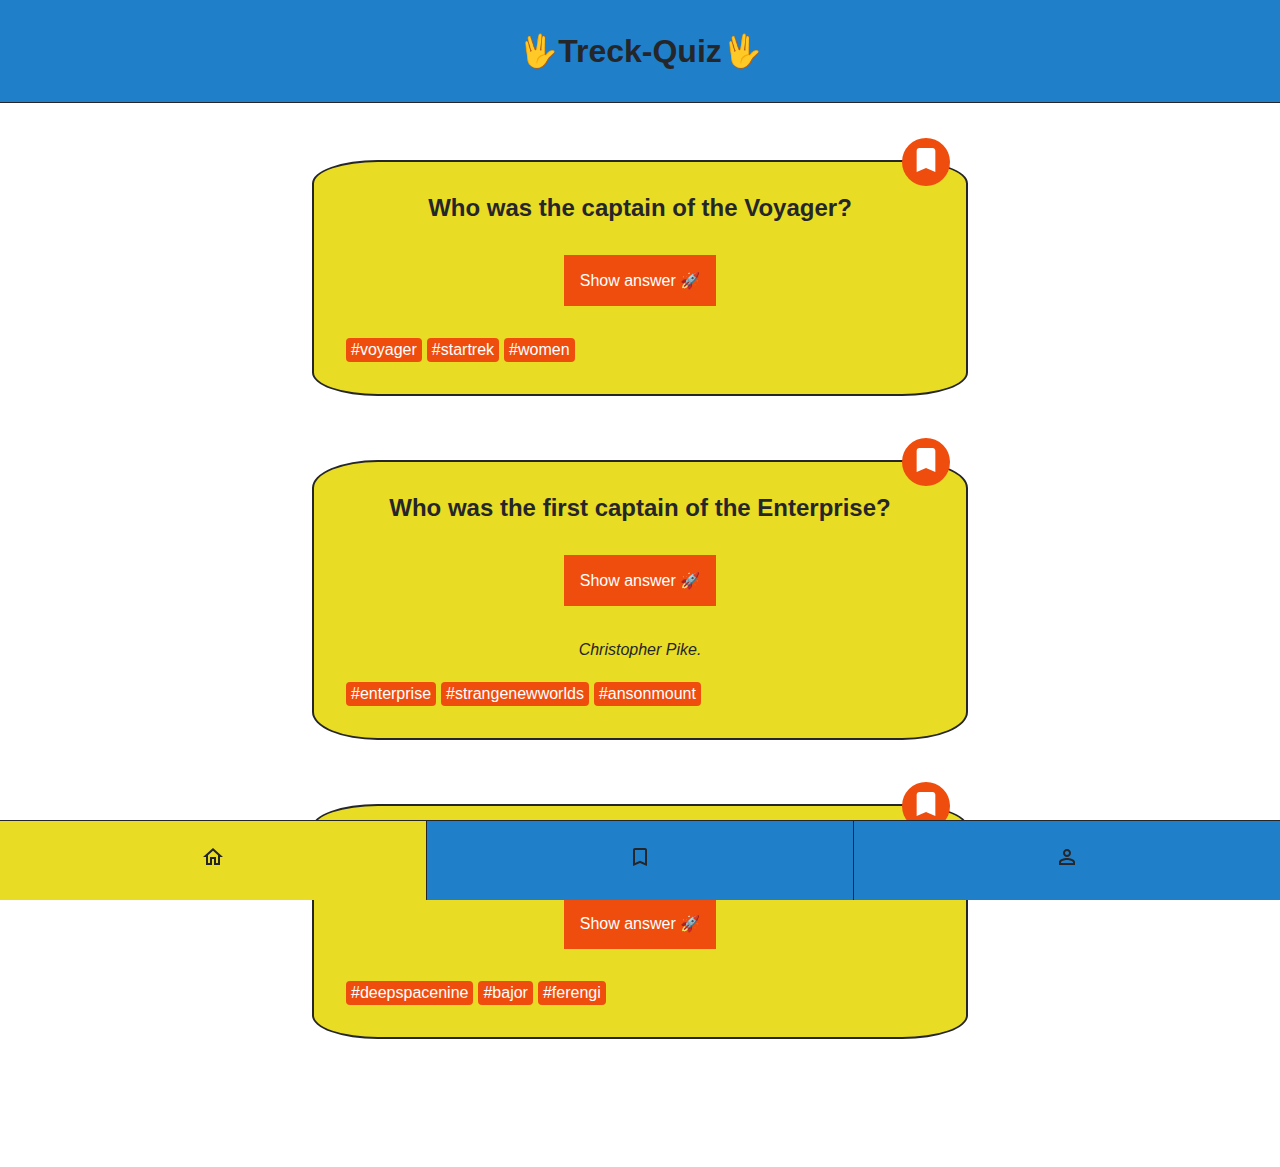
==== index.html @ b6b691d3 "change link" ====
<!DOCTYPE html>
<html lang="en">
  <head>
    <meta charset="UTF-8" />
    <meta http-equiv="X-UA-Compatible" content="IE=edge" />
    <meta name="viewport" content="width=device-width, initial-scale=1.0" />
    <title>Quiz-App</title>
    <link rel="stylesheet" href="./styles.css" />
    <script src="index.js" defer></script>
  </head>
  <body>
    <header class="header">
      <h1 class="header__title">🖖Treck-Quiz🖖</h1>
    </header>
    <main>
      <ul class="card-list">
        <!--
                FIRST CARD
              -->
        <li class="card-list__item">
          <article class="card">
            <h2 class="card__question">Who was the captain of the Voyager?</h2>
            <button class="card__button-answer" type="button">
              Show answer 🚀
            </button>
            <p class="card__answer" data-js="answer">Kathryn Janeway</p>
            <ul class="card__tag-list">
              <li class="card__tag-list-item">#voyager</li>
              <li class="card__tag-list-item">#startrek</li>
              <li class="card__tag-list-item">#women</li>
            </ul>
            <div class="card__button-bookmark">
              <button
                class="bookmark"
                aria-label="bookmark"
                type="button"
                data-js="bookmark-button"
              >
                <svg
                  class="bookmark__icon"
                  xmlns="http://www.w3.org/2000/svg"
                  viewbox="0 0 24 24"
                >
                  <path
                    d="M17 3H7c-1.1 0-2 .9-2 2v16l7-3 7 3V5c0-1.1-.9-2-2-2z"
                  />
                </svg>
              </button>
            </div>
          </article>
        </li>
        <!--
                SECOND CARD
              -->
        <li class="card-list__item">
          <article class="card">
            <h2 class="card__question">
              Who was the first captain of the Enterprise?
            </h2>
            <button class="card__button-answer" type="button">
              Show answer 🚀
            </button>
            <p class="card__answer card__answer--active">Christopher Pike.</p>
            <ul class="card__tag-list">
              <li class="card__tag-list-item">#enterprise</li>
              <li class="card__tag-list-item">#strangenewworlds</li>
              <li class="card__tag-list-item">#ansonmount</li>
            </ul>
            <div class="card__button-bookmark">
              <button
                class="bookmark"
                aria-label="bookmark"
                type="button"
                data-js="bookmark-button"
              >
                <svg
                  class="bookmark__icon"
                  xmlns="http://www.w3.org/2000/svg"
                  viewbox="0 0 24 24"
                >
                  <path
                    d="M17 3H7c-1.1 0-2 .9-2 2v16l7-3 7 3V5c0-1.1-.9-2-2-2z"
                  />
                </svg>
              </button>
            </div>
          </article>
        </li>
        <!--
                THIRD CARD
              -->
        <li class="card-list__item">
          <article class="card">
            <h2 class="card__question">
              Who is the bartender on Deep Space Nine?
            </h2>
            <button class="card__button-answer" type="button">
              Show answer 🚀
            </button>
            <p class="card__answer">Quark</p>
            <ul class="card__tag-list">
              <li class="card__tag-list-item">#deepspacenine</li>
              <li class="card__tag-list-item">#bajor</li>
              <li class="card__tag-list-item">#ferengi</li>
            </ul>
            <div class="card__button-bookmark">
              <button
                class="bookmark"
                aria-label="bookmark"
                type="button"
                data-js="bookmark-button"
              >
                <svg
                  class="bookmark__icon"
                  xmlns="http://www.w3.org/2000/svg"
                  viewbox="0 0 24 24"
                >
                  <path
                    d="M17 3H7c-1.1 0-2 .9-2 2v16l7-3 7 3V5c0-1.1-.9-2-2-2z"
                  />
                </svg>
              </button>
            </div>
          </article>
        </li>
      </ul>
    </main>

    <nav class="navigation">
      <ul class="navigation__list">
        <li class="navigation__list-item navigation__list-item--active">
          <a
            class="navigation__link"
            href="index.html"
            aria-label="go to home page"
          >
            <svg
              xmlns="http://www.w3.org/2000/svg"
              height="24px"
              viewbox="0 0 24 24"
              width="24px"
            >
              <path
                d="M12 5.69l5 4.5V18h-2v-6H9v6H7v-7.81l5-4.5M12 3L2 12h3v8h6v-6h2v6h6v-8h3L12 3z"
              />
            </svg>
          </a>
        </li>
        <li class="navigation__list-item">
          <a
            class="navigation__link"
            href="bookmarks.html"
            aria-label="go to bookmarks page"
          >
            <svg
              xmlns="http://www.w3.org/2000/svg"
              height="24px"
              viewbox="0 0 24 24"
              width="24px"
            >
              <path
                d="M17 3H7c-1.1 0-2 .9-2 2v16l7-3 7 3V5c0-1.1-.9-2-2-2zm0 15l-5-2.18L7 18V5h10v13z"
              />
            </svg>
          </a>
        </li>
        <li class="navigation__list-item">
          <a
            class="navigation__link"
            href="profile.html"
            aria-label="go to profile page"
          >
            <svg
              xmlns="http://www.w3.org/2000/svg"
              height="24px"
              viewbox="0 0 24 24"
              width="24px"
            >
              <path
                d="M12 6c1.1 0 2 .9 2 2s-.9 2-2 2-2-.9-2-2 .9-2 2-2m0 9c2.7 0 5.8 1.29 6 2v1H6v-.99c.2-.72 3.3-2.01 6-2.01m0-11C9.79 4 8 5.79 8 8s1.79 4 4 4 4-1.79 4-4-1.79-4-4-4zm0 9c-2.67 0-8 1.34-8 4v3h16v-3c0-2.66-5.33-4-8-4z"
              />
            </svg>
          </a>
        </li>
      </ul>
    </nav>
  </body>
</html>
---- styles.css ----
@import "./global.css";

@import "./components/bookmark/bookmark.css";
@import "./components/card-list/card-list.css";
@import "./components/card/card.css";
@import "./components/header/header.css";
@import "./components/navigation/navigation.css";
@import "./components/profile/profile.css";
@import "./components/counter-list/counter-list.css";
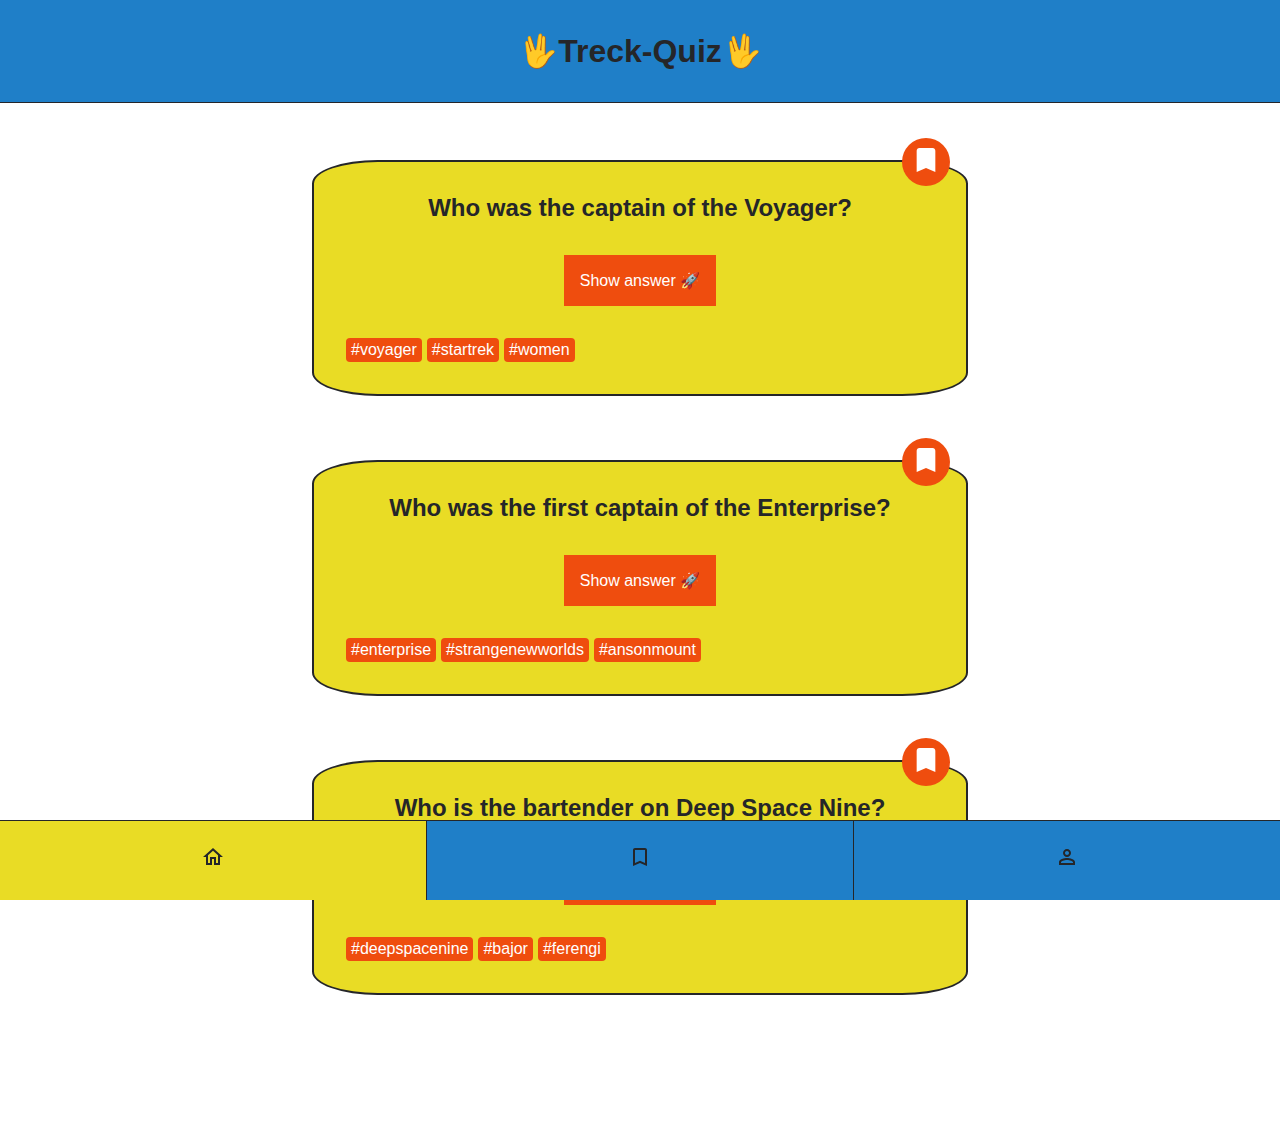
==== commit b7fa055b: "ad favicon to all 3 html" ====
--- a/index.html
+++ b/index.html
@@ -6,6 +6,11 @@
     <meta name="viewport" content="width=device-width, initial-scale=1.0" />
     <title>Quiz-App</title>
     <link rel="stylesheet" href="./styles.css" />
+    <link
+      rel="icon"
+      type="image/vnd.microsoft.icon"
+      href="assets/faviconTrek.ico"
+    />
     <script src="index.js" defer></script>
   </head>
   <body>
@@ -20,7 +25,11 @@
         <li class="card-list__item">
           <article class="card">
             <h2 class="card__question">Who was the captain of the Voyager?</h2>
-            <button class="card__button-answer" type="button">
+            <button
+              class="card__button-answer"
+              type="button"
+              data-js="answer-button"
+            >
               Show answer 🚀
             </button>
             <p class="card__answer" data-js="answer">Kathryn Janeway</p>
@@ -60,7 +69,7 @@
             <button class="card__button-answer" type="button">
               Show answer 🚀
             </button>
-            <p class="card__answer card__answer--active">Christopher Pike.</p>
+            <p class="card__answer">Christopher Pike.</p>
             <ul class="card__tag-list">
               <li class="card__tag-list-item">#enterprise</li>
               <li class="card__tag-list-item">#strangenewworlds</li>
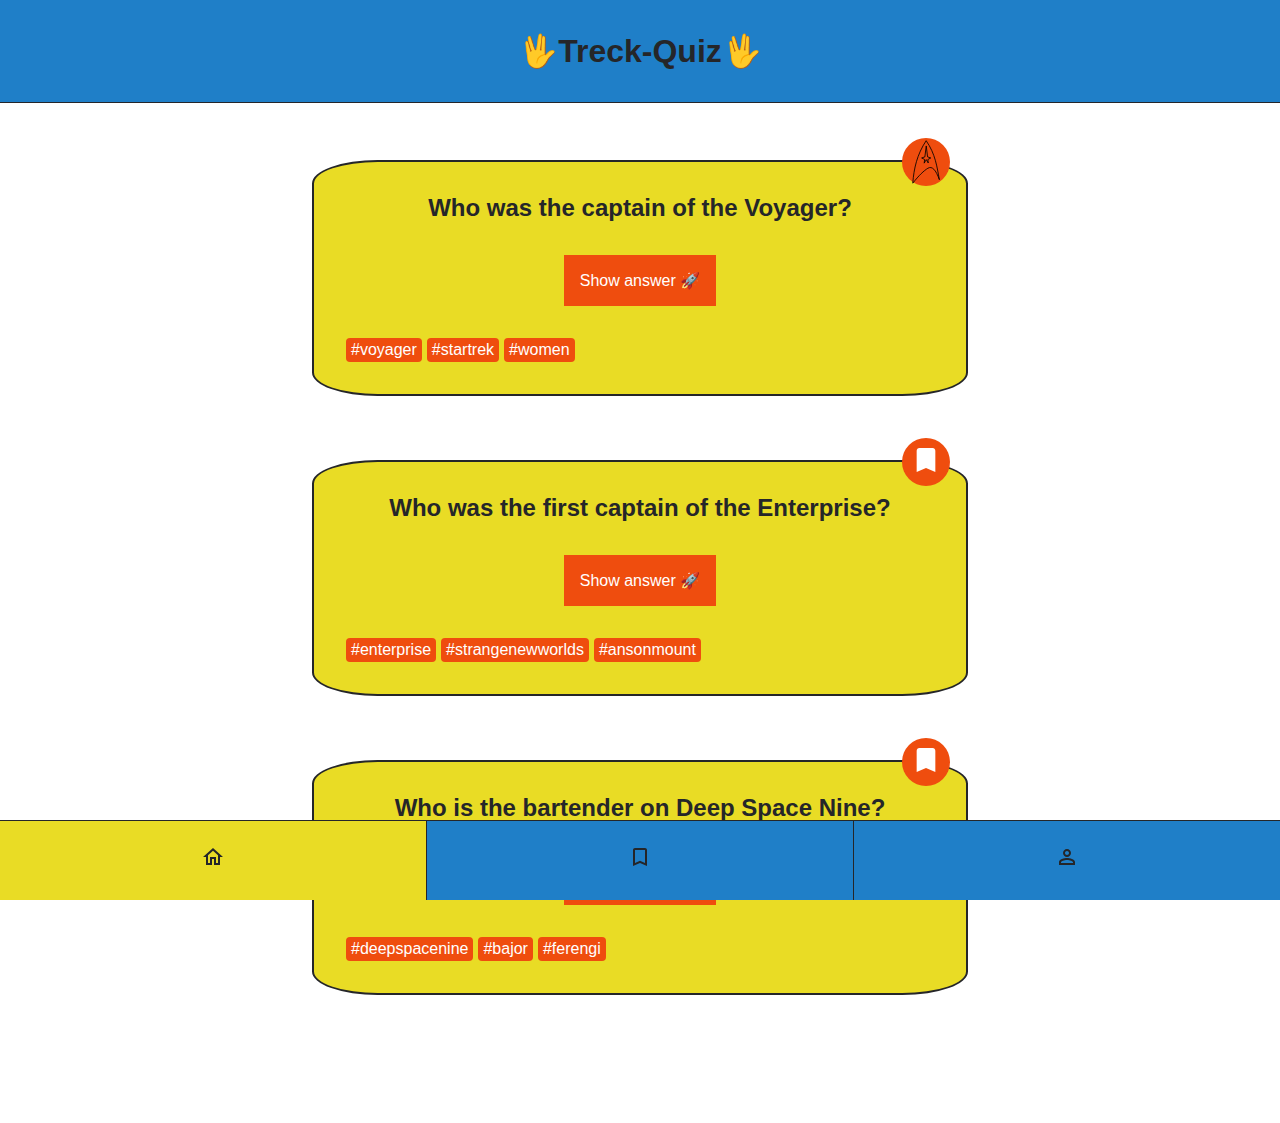
==== commit 6787b584: "change the bookmark and his js" ====
--- a/index.html
+++ b/index.html
@@ -23,7 +23,7 @@
                 FIRST CARD
               -->
         <li class="card-list__item">
-          <article class="card">
+          <article class="card" data-js="card">
             <h2 class="card__question">Who was the captain of the Voyager?</h2>
             <button
               class="card__button-answer"
@@ -47,13 +47,45 @@
               >
                 <svg
                   class="bookmark__icon"
+                  height="100%"
+                  version="1.1"
+                  viewBox="0 0 420 644"
+                  width="100%"
+                  xml:space="preserve"
+                  xmlns="http://www.w3.org/2000/svg"
+                  xmlns:xlink="http://www.w3.org/1999/xlink"
+                >
+                  <path
+                    class="bookmark-path"
+                    data-js="bookmark-path"
+                    d="M212.312 23.5625C83.5374 217.525 40.1043 415.029
+                  25.0625 618.469C108.569 511.914 182.07 442.069 236.062
+                  409.625C295.674 373.805 347.014 430.462 397.469
+                  570.344C363.991 387.802 340.842 209.17 212.312
+                  23.5625ZM213.344 97.0625L232.062 250.062L277.125
+                  265.406L236.156 287.156L241.562 335.969L213.844
+                  288.688L184.656 337.75L190.562 286.375L148.875 265.375L194.125
+                  250.375L213.344 97.0625Z"
+                    fill="#1f7fc8"
+                    fill-opacity="0"
+                    fill-rule="evenodd"
+                    opacity="1"
+                    stroke="#000000"
+                    stroke-linecap="butt"
+                    stroke-linejoin="miter"
+                    stroke-width="11.8"
+                  />
+                </svg>
+
+                <!-- <svg
+                  class="bookmark__icon"
                   xmlns="http://www.w3.org/2000/svg"
                   viewbox="0 0 24 24"
                 >
                   <path
                     d="M17 3H7c-1.1 0-2 .9-2 2v16l7-3 7 3V5c0-1.1-.9-2-2-2z"
                   />
-                </svg>
+                </svg> -->
               </button>
             </div>
           </article>
@@ -158,7 +190,7 @@
         <li class="navigation__list-item">
           <a
             class="navigation__link"
-            href="bookmarks.html"
+            href="pages/bookmarks.html"
             aria-label="go to bookmarks page"
           >
             <svg
@@ -176,7 +208,7 @@
         <li class="navigation__list-item">
           <a
             class="navigation__link"
-            href="profile.html"
+            href="pages/profile.html"
             aria-label="go to profile page"
           >
             <svg
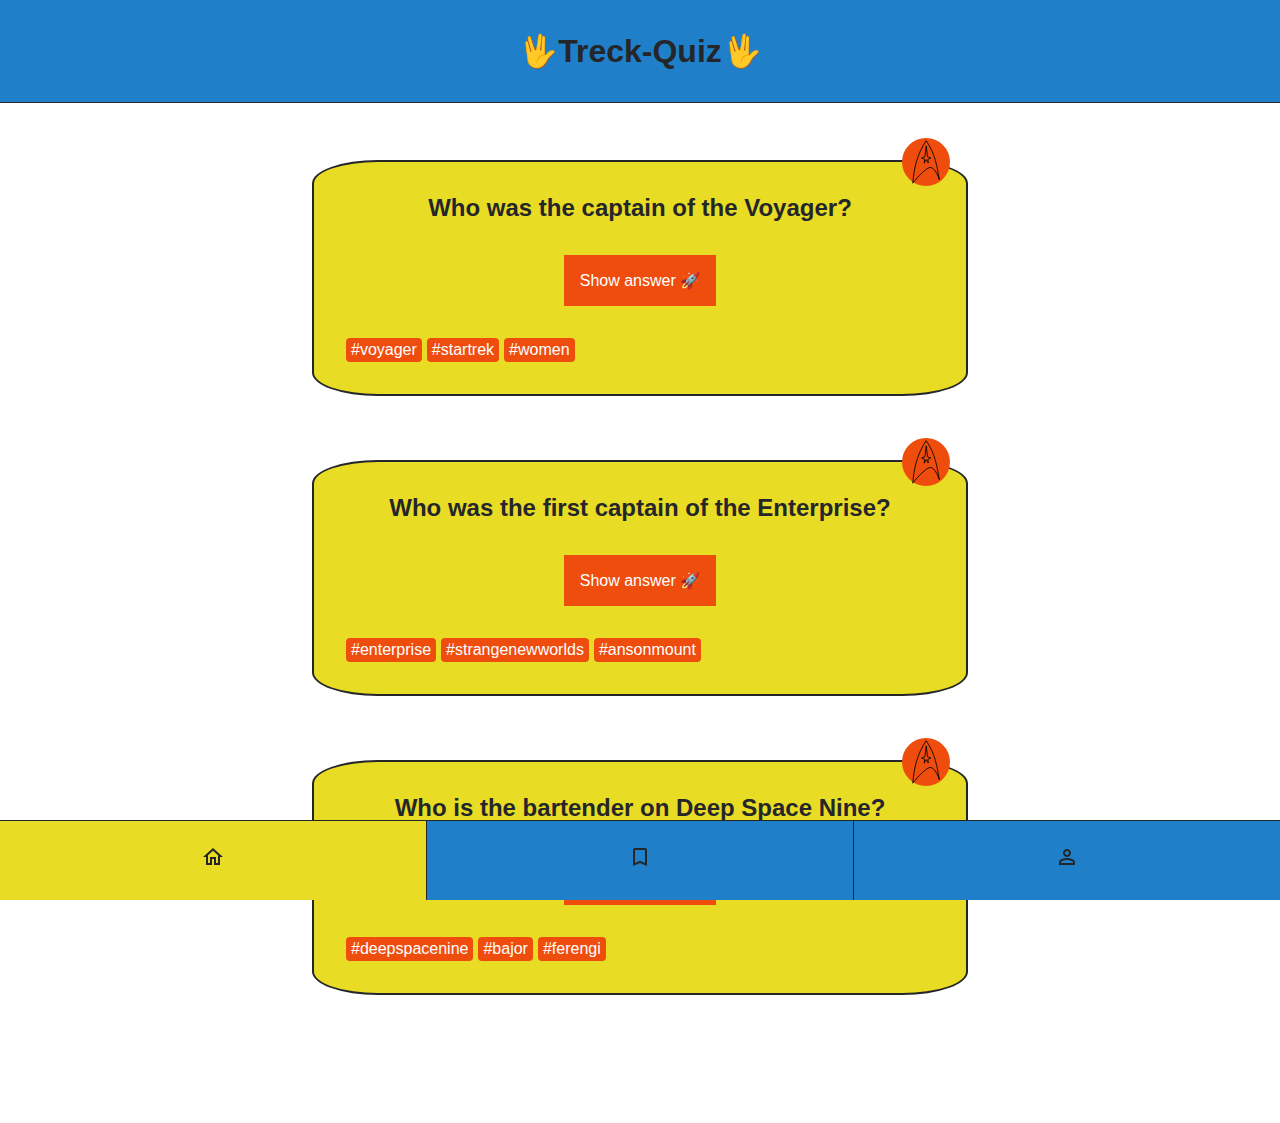
==== commit e5068cf3: "change all the bookmarks like the first one" ====
--- a/index.html
+++ b/index.html
@@ -116,11 +116,33 @@
               >
                 <svg
                   class="bookmark__icon"
-                  xmlns="http://www.w3.org/2000/svg"
-                  viewbox="0 0 24 24"
-                >
-                  <path
-                    d="M17 3H7c-1.1 0-2 .9-2 2v16l7-3 7 3V5c0-1.1-.9-2-2-2z"
+                  height="100%"
+                  version="1.1"
+                  viewBox="0 0 420 644"
+                  width="100%"
+                  xml:space="preserve"
+                  xmlns="http://www.w3.org/2000/svg"
+                  xmlns:xlink="http://www.w3.org/1999/xlink"
+                >
+                  <path
+                    class="bookmark-path"
+                    data-js="bookmark-path"
+                    d="M212.312 23.5625C83.5374 217.525 40.1043 415.029
+              25.0625 618.469C108.569 511.914 182.07 442.069 236.062
+              409.625C295.674 373.805 347.014 430.462 397.469
+              570.344C363.991 387.802 340.842 209.17 212.312
+              23.5625ZM213.344 97.0625L232.062 250.062L277.125
+              265.406L236.156 287.156L241.562 335.969L213.844
+              288.688L184.656 337.75L190.562 286.375L148.875 265.375L194.125
+              250.375L213.344 97.0625Z"
+                    fill="#1f7fc8"
+                    fill-opacity="0"
+                    fill-rule="evenodd"
+                    opacity="1"
+                    stroke="#000000"
+                    stroke-linecap="butt"
+                    stroke-linejoin="miter"
+                    stroke-width="11.8"
                   />
                 </svg>
               </button>
@@ -153,11 +175,33 @@
               >
                 <svg
                   class="bookmark__icon"
-                  xmlns="http://www.w3.org/2000/svg"
-                  viewbox="0 0 24 24"
-                >
-                  <path
-                    d="M17 3H7c-1.1 0-2 .9-2 2v16l7-3 7 3V5c0-1.1-.9-2-2-2z"
+                  height="100%"
+                  version="1.1"
+                  viewBox="0 0 420 644"
+                  width="100%"
+                  xml:space="preserve"
+                  xmlns="http://www.w3.org/2000/svg"
+                  xmlns:xlink="http://www.w3.org/1999/xlink"
+                >
+                  <path
+                    class="bookmark-path"
+                    data-js="bookmark-path"
+                    d="M212.312 23.5625C83.5374 217.525 40.1043 415.029
+              25.0625 618.469C108.569 511.914 182.07 442.069 236.062
+              409.625C295.674 373.805 347.014 430.462 397.469
+              570.344C363.991 387.802 340.842 209.17 212.312
+              23.5625ZM213.344 97.0625L232.062 250.062L277.125
+              265.406L236.156 287.156L241.562 335.969L213.844
+              288.688L184.656 337.75L190.562 286.375L148.875 265.375L194.125
+              250.375L213.344 97.0625Z"
+                    fill="#1f7fc8"
+                    fill-opacity="0"
+                    fill-rule="evenodd"
+                    opacity="1"
+                    stroke="#000000"
+                    stroke-linecap="butt"
+                    stroke-linejoin="miter"
+                    stroke-width="11.8"
                   />
                 </svg>
               </button>
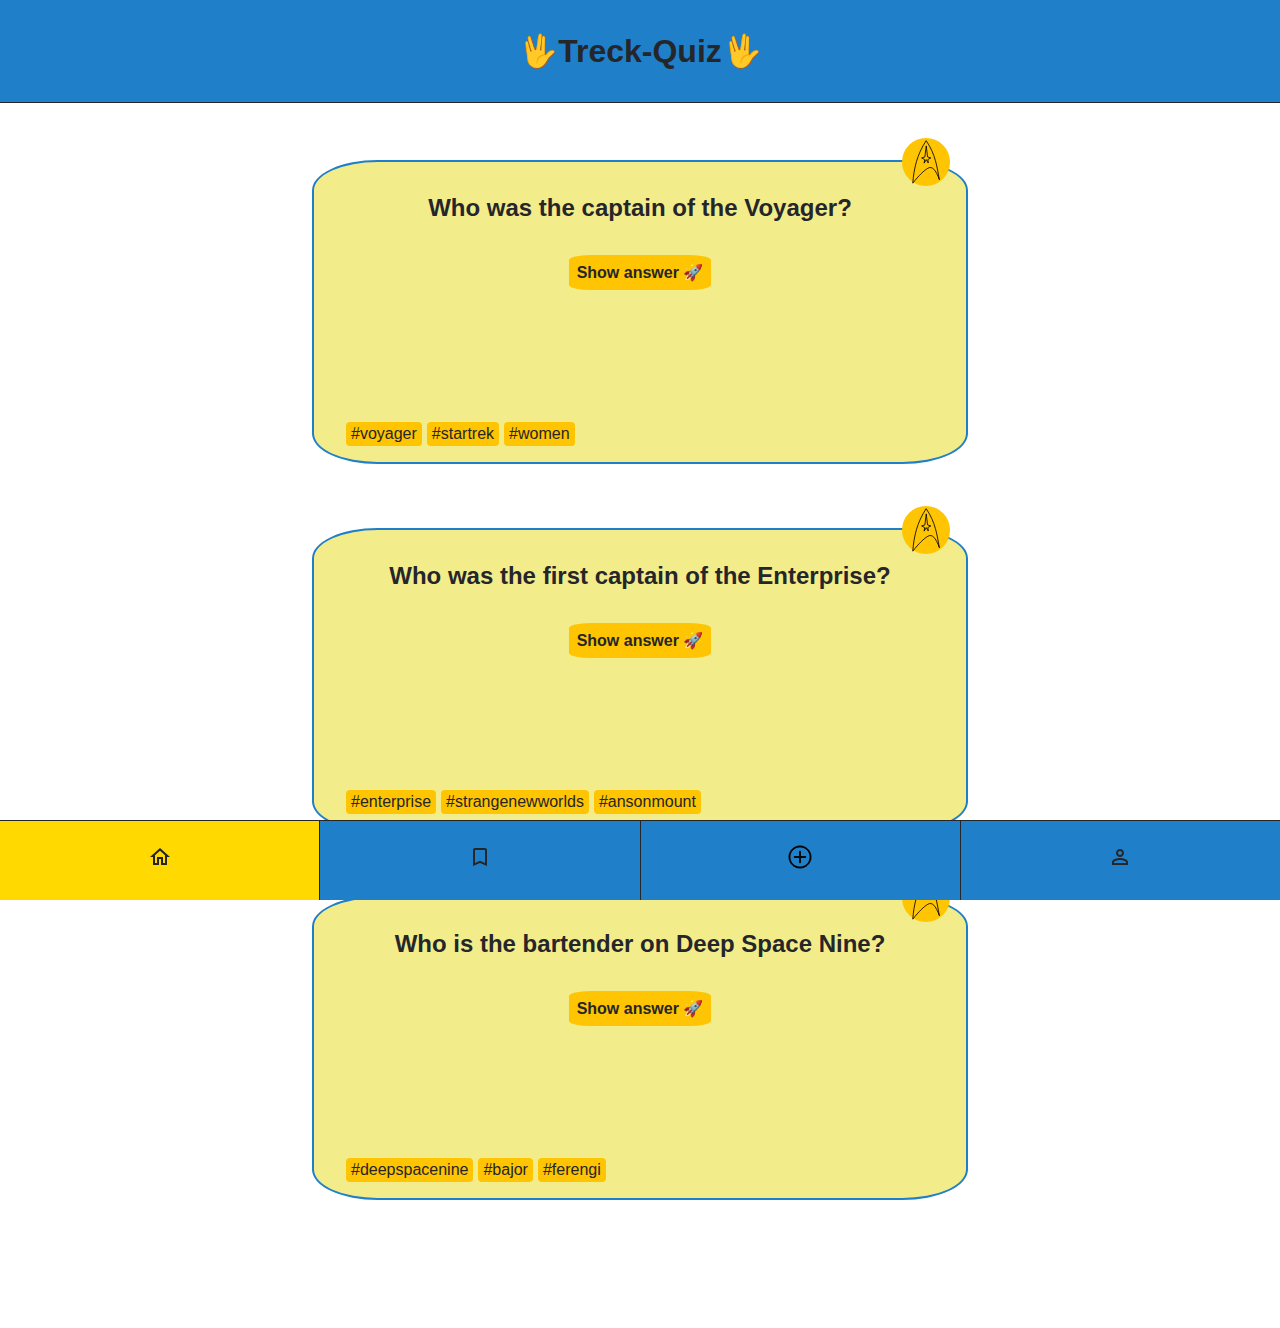
==== commit 29e34a06: "Merge pull request #1 from MariaRiosNavarro/first_JS" ====
--- a/index.html
+++ b/index.html
@@ -252,6 +252,42 @@
         <li class="navigation__list-item">
           <a
             class="navigation__link"
+            href="pages/form.html"
+            aria-label="go to form page"
+          >
+            <svg
+              width="24"
+              height="24"
+              stroke-miterlimit="10"
+              style="
+                fill-rule: nonzero;
+                clip-rule: evenodd;
+                stroke-linecap: round;
+                stroke-linejoin: round;
+              "
+              version="1.1"
+              viewBox="0 0 50 50"
+              width="100%"
+              xml:space="preserve"
+              xmlns="http://www.w3.org/2000/svg"
+              xmlns:xlink="http://www.w3.org/1999/xlink"
+            >
+              <path
+                d="M25 2C12.3093 2 2 12.3093 2 25C2 37.6907 12.3093 48 25 48C37.6907 48 48 37.6907 48 25C48 12.3093 37.6907 2 25 2ZM25 4C36.6098 4 46 13.3902 46 25C46 36.6098 36.6098 46 25 46C13.3902 46 4 36.6098 4 25C4 13.3902 13.3902 4 25 4ZM24 13L24 24L13 24L13 26L24 26L24 37L26 37L26 26L37 26L37 24L26 24L26 13L24 13Z"
+                fill="#000000"
+                fill-rule="nonzero"
+                opacity="1"
+                stroke="#000000"
+                stroke-linecap="butt"
+                stroke-linejoin="miter"
+                stroke-width="1.8"
+              />
+            </svg>
+          </a>
+        </li>
+        <li class="navigation__list-item">
+          <a
+            class="navigation__link"
             href="pages/profile.html"
             aria-label="go to profile page"
           >
--- a/styles.css
+++ b/styles.css
@@ -1,9 +1,10 @@
 @import "./global.css";
 
-@import "./components/bookmark/bookmark.css";
-@import "./components/card-list/card-list.css";
-@import "./components/card/card.css";
-@import "./components/header/header.css";
-@import "./components/navigation/navigation.css";
-@import "./components/profile/profile.css";
-@import "./components/counter-list/counter-list.css";
+@import "./css/bookmark/bookmark.css";
+@import "./css/card-list/card-list.css";
+@import "./css/card/card.css";
+@import "./css/header/header.css";
+@import "./css/navigation/navigation.css";
+@import "./css/profile/profile.css";
+@import "./css/counter-list/counter-list.css";
+@import "./css/form/form.css";
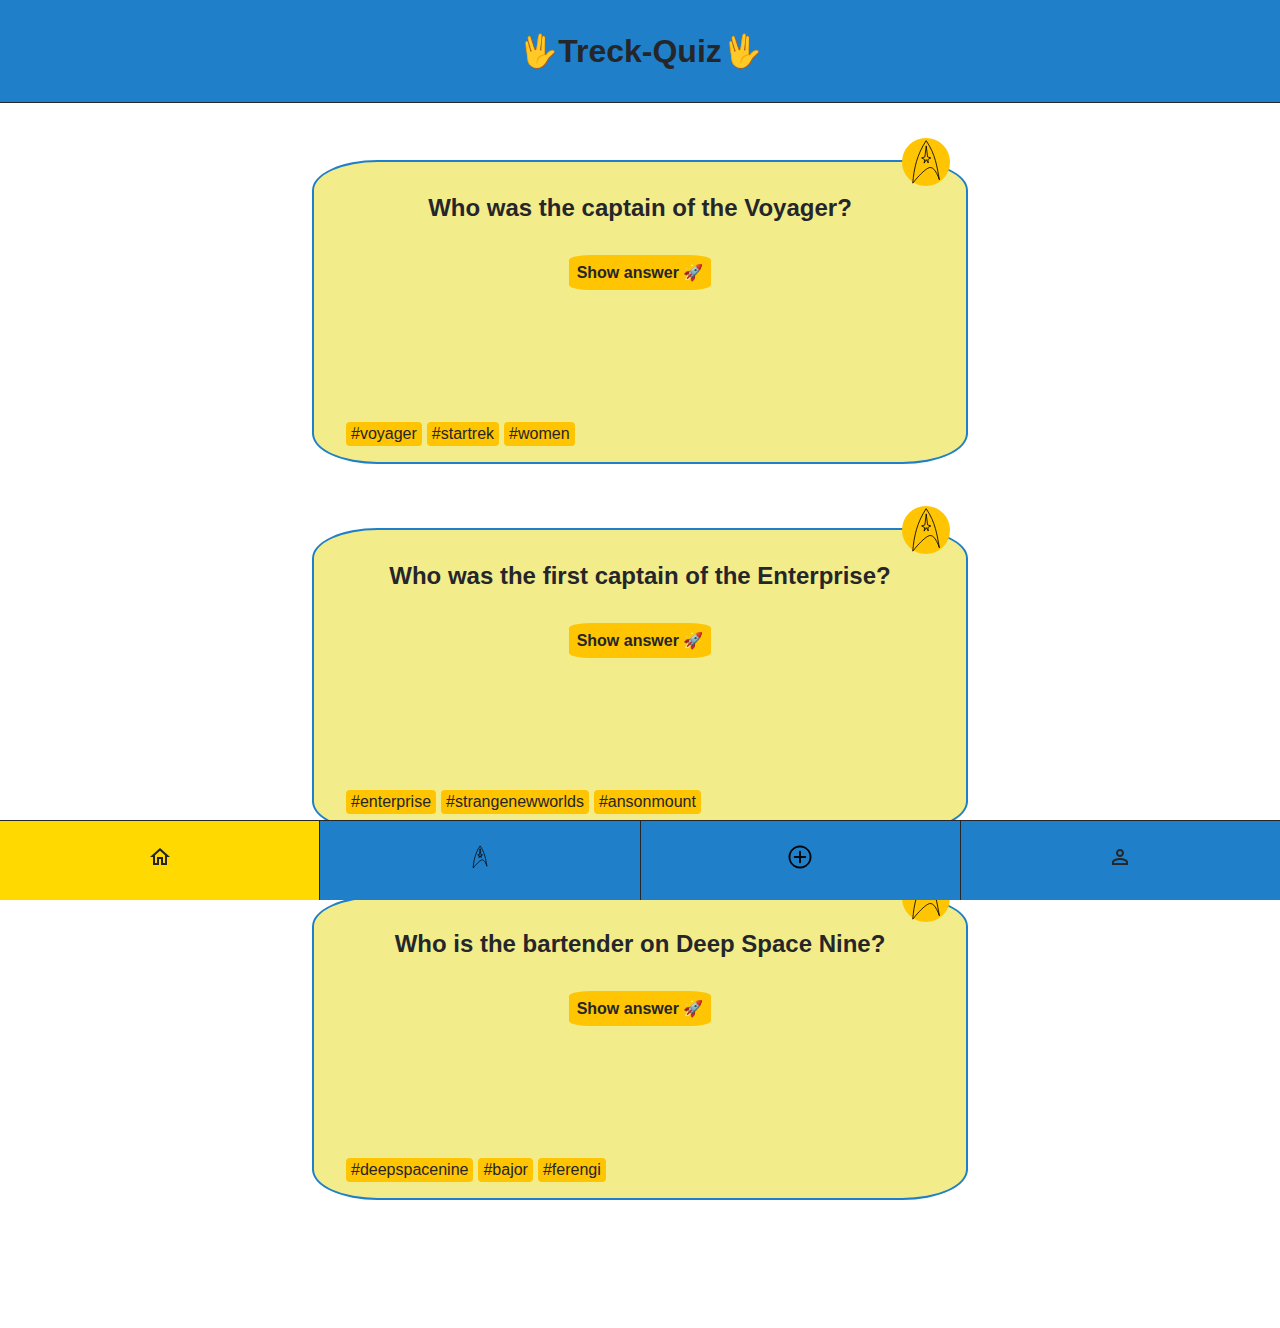
==== commit 482b4dfb: "change bookmark icon" ====
--- a/index.html
+++ b/index.html
@@ -238,14 +238,39 @@
             aria-label="go to bookmarks page"
           >
             <svg
+              width="24"
+              height="24"
+              stroke-miterlimit="10"
+              style="
+                fill-rule: nonzero;
+                clip-rule: evenodd;
+                stroke-linecap: round;
+                stroke-linejoin: round;
+              "
+              version="1.1"
+              viewBox="0 0 420 644"
+              width="100%"
+              xml:space="preserve"
               xmlns="http://www.w3.org/2000/svg"
-              height="24px"
-              viewbox="0 0 24 24"
-              width="24px"
-            >
-              <path
-                d="M17 3H7c-1.1 0-2 .9-2 2v16l7-3 7 3V5c0-1.1-.9-2-2-2zm0 15l-5-2.18L7 18V5h10v13z"
-              />
+              xmlns:xlink="http://www.w3.org/1999/xlink"
+            >
+              <defs />
+              <clipPath id="ArtboardFrame">
+                <rect height="644" width="420" x="0" y="0" />
+              </clipPath>
+              <g clip-path="url(#ArtboardFrame)" id="Ohne-Titel">
+                <path
+                  d="M212.312 23.5625C83.5374 217.525 40.1043 415.029 25.0625 618.469C108.569 511.914 182.07 442.069 236.062 409.625C295.674 373.805 347.014 430.462 397.469 570.344C363.991 387.802 340.842 209.17 212.312 23.5625ZM213.344 97.0625L232.062 250.062L277.125 265.406L236.156 287.156L241.562 335.969L213.844 288.688L184.656 337.75L190.562 286.375L148.875 265.375L194.125 250.375L213.344 97.0625Z"
+                  fill="#000000"
+                  fill-opacity="0"
+                  fill-rule="evenodd"
+                  opacity="1"
+                  stroke="#000000"
+                  stroke-linecap="butt"
+                  stroke-linejoin="miter"
+                  stroke-width="19.8"
+                />
+              </g>
             </svg>
           </a>
         </li>
--- a/styles.css
+++ b/styles.css
@@ -1,10 +1,10 @@
 @import "./global.css";
 
-@import "./css/bookmark/bookmark.css";
-@import "./css/card-list/card-list.css";
-@import "./css/card/card.css";
-@import "./css/header/header.css";
-@import "./css/navigation/navigation.css";
-@import "./css/profile/profile.css";
-@import "./css/counter-list/counter-list.css";
-@import "./css/form/form.css";
+@import "./components/bookmark/bookmark.css";
+@import "./components/card-list/card-list.css";
+@import "./components/card/card.css";
+@import "./components/header/header.css";
+@import "./components/navigation/navigation.css";
+@import "./components/profile/profile.css";
+@import "./components/counter-list/counter-list.css";
+@import "./components/form/form.css";
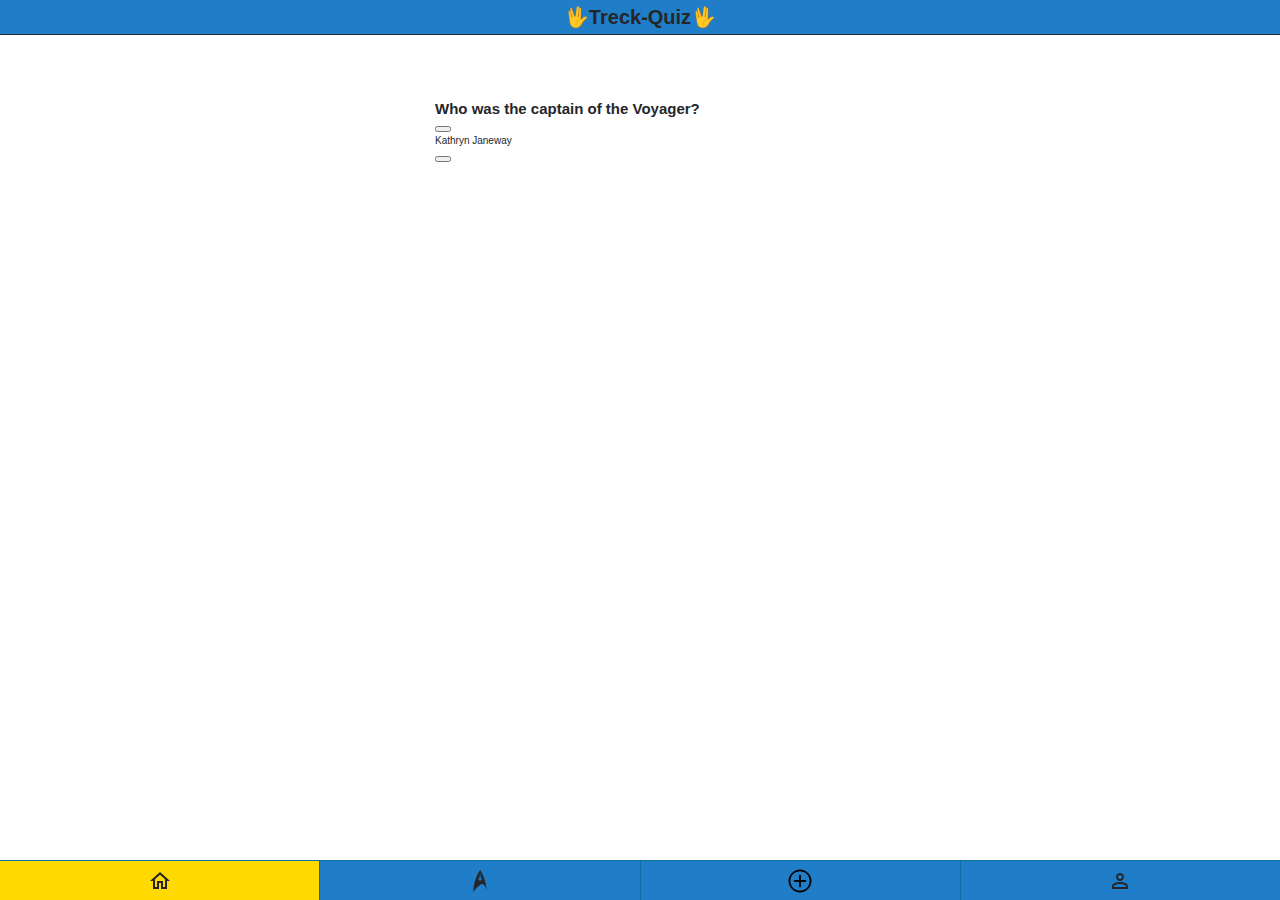
==== commit 0a80a019: "change structure" ====
--- a/index.html
+++ b/index.html
@@ -11,204 +11,14 @@
       type="image/vnd.microsoft.icon"
       href="assets/faviconTrek.ico"
     />
-    <script src="index.js" defer></script>
+    <script src="index.js" defer type="module"></script>
   </head>
   <body>
     <header class="header">
       <h1 class="header__title">🖖Treck-Quiz🖖</h1>
     </header>
     <main>
-      <ul class="card-list">
-        <!--
-                FIRST CARD
-              -->
-        <li class="card-list__item">
-          <article class="card" data-js="card">
-            <h2 class="card__question">Who was the captain of the Voyager?</h2>
-            <button
-              class="card__button-answer"
-              type="button"
-              data-js="answer-button"
-            >
-              Show answer 🚀
-            </button>
-            <p class="card__answer" data-js="answer">Kathryn Janeway</p>
-            <ul class="card__tag-list">
-              <li class="card__tag-list-item">#voyager</li>
-              <li class="card__tag-list-item">#startrek</li>
-              <li class="card__tag-list-item">#women</li>
-            </ul>
-            <div class="card__button-bookmark">
-              <button
-                class="bookmark"
-                aria-label="bookmark"
-                type="button"
-                data-js="bookmark-button"
-              >
-                <svg
-                  class="bookmark__icon"
-                  height="100%"
-                  version="1.1"
-                  viewBox="0 0 420 644"
-                  width="100%"
-                  xml:space="preserve"
-                  xmlns="http://www.w3.org/2000/svg"
-                  xmlns:xlink="http://www.w3.org/1999/xlink"
-                >
-                  <path
-                    class="bookmark-path"
-                    data-js="bookmark-path"
-                    d="M212.312 23.5625C83.5374 217.525 40.1043 415.029
-                  25.0625 618.469C108.569 511.914 182.07 442.069 236.062
-                  409.625C295.674 373.805 347.014 430.462 397.469
-                  570.344C363.991 387.802 340.842 209.17 212.312
-                  23.5625ZM213.344 97.0625L232.062 250.062L277.125
-                  265.406L236.156 287.156L241.562 335.969L213.844
-                  288.688L184.656 337.75L190.562 286.375L148.875 265.375L194.125
-                  250.375L213.344 97.0625Z"
-                    fill="#1f7fc8"
-                    fill-opacity="0"
-                    fill-rule="evenodd"
-                    opacity="1"
-                    stroke="#000000"
-                    stroke-linecap="butt"
-                    stroke-linejoin="miter"
-                    stroke-width="11.8"
-                  />
-                </svg>
-
-                <!-- <svg
-                  class="bookmark__icon"
-                  xmlns="http://www.w3.org/2000/svg"
-                  viewbox="0 0 24 24"
-                >
-                  <path
-                    d="M17 3H7c-1.1 0-2 .9-2 2v16l7-3 7 3V5c0-1.1-.9-2-2-2z"
-                  />
-                </svg> -->
-              </button>
-            </div>
-          </article>
-        </li>
-        <!--
-                SECOND CARD
-              -->
-        <li class="card-list__item">
-          <article class="card">
-            <h2 class="card__question">
-              Who was the first captain of the Enterprise?
-            </h2>
-            <button class="card__button-answer" type="button">
-              Show answer 🚀
-            </button>
-            <p class="card__answer">Christopher Pike.</p>
-            <ul class="card__tag-list">
-              <li class="card__tag-list-item">#enterprise</li>
-              <li class="card__tag-list-item">#strangenewworlds</li>
-              <li class="card__tag-list-item">#ansonmount</li>
-            </ul>
-            <div class="card__button-bookmark">
-              <button
-                class="bookmark"
-                aria-label="bookmark"
-                type="button"
-                data-js="bookmark-button"
-              >
-                <svg
-                  class="bookmark__icon"
-                  height="100%"
-                  version="1.1"
-                  viewBox="0 0 420 644"
-                  width="100%"
-                  xml:space="preserve"
-                  xmlns="http://www.w3.org/2000/svg"
-                  xmlns:xlink="http://www.w3.org/1999/xlink"
-                >
-                  <path
-                    class="bookmark-path"
-                    data-js="bookmark-path"
-                    d="M212.312 23.5625C83.5374 217.525 40.1043 415.029
-              25.0625 618.469C108.569 511.914 182.07 442.069 236.062
-              409.625C295.674 373.805 347.014 430.462 397.469
-              570.344C363.991 387.802 340.842 209.17 212.312
-              23.5625ZM213.344 97.0625L232.062 250.062L277.125
-              265.406L236.156 287.156L241.562 335.969L213.844
-              288.688L184.656 337.75L190.562 286.375L148.875 265.375L194.125
-              250.375L213.344 97.0625Z"
-                    fill="#1f7fc8"
-                    fill-opacity="0"
-                    fill-rule="evenodd"
-                    opacity="1"
-                    stroke="#000000"
-                    stroke-linecap="butt"
-                    stroke-linejoin="miter"
-                    stroke-width="11.8"
-                  />
-                </svg>
-              </button>
-            </div>
-          </article>
-        </li>
-        <!--
-                THIRD CARD
-              -->
-        <li class="card-list__item">
-          <article class="card">
-            <h2 class="card__question">
-              Who is the bartender on Deep Space Nine?
-            </h2>
-            <button class="card__button-answer" type="button">
-              Show answer 🚀
-            </button>
-            <p class="card__answer">Quark</p>
-            <ul class="card__tag-list">
-              <li class="card__tag-list-item">#deepspacenine</li>
-              <li class="card__tag-list-item">#bajor</li>
-              <li class="card__tag-list-item">#ferengi</li>
-            </ul>
-            <div class="card__button-bookmark">
-              <button
-                class="bookmark"
-                aria-label="bookmark"
-                type="button"
-                data-js="bookmark-button"
-              >
-                <svg
-                  class="bookmark__icon"
-                  height="100%"
-                  version="1.1"
-                  viewBox="0 0 420 644"
-                  width="100%"
-                  xml:space="preserve"
-                  xmlns="http://www.w3.org/2000/svg"
-                  xmlns:xlink="http://www.w3.org/1999/xlink"
-                >
-                  <path
-                    class="bookmark-path"
-                    data-js="bookmark-path"
-                    d="M212.312 23.5625C83.5374 217.525 40.1043 415.029
-              25.0625 618.469C108.569 511.914 182.07 442.069 236.062
-              409.625C295.674 373.805 347.014 430.462 397.469
-              570.344C363.991 387.802 340.842 209.17 212.312
-              23.5625ZM213.344 97.0625L232.062 250.062L277.125
-              265.406L236.156 287.156L241.562 335.969L213.844
-              288.688L184.656 337.75L190.562 286.375L148.875 265.375L194.125
-              250.375L213.344 97.0625Z"
-                    fill="#1f7fc8"
-                    fill-opacity="0"
-                    fill-rule="evenodd"
-                    opacity="1"
-                    stroke="#000000"
-                    stroke-linecap="butt"
-                    stroke-linejoin="miter"
-                    stroke-width="11.8"
-                  />
-                </svg>
-              </button>
-            </div>
-          </article>
-        </li>
-      </ul>
+      <ul class="card-list" data-js="home-card-list"></ul>
     </main>
 
     <nav class="navigation">
@@ -238,15 +48,10 @@
             aria-label="go to bookmarks page"
           >
             <svg
+              data-js="svgbookmarks"
               width="24"
               height="24"
               stroke-miterlimit="10"
-              style="
-                fill-rule: nonzero;
-                clip-rule: evenodd;
-                stroke-linecap: round;
-                stroke-linejoin: round;
-              "
               version="1.1"
               viewBox="0 0 420 644"
               width="100%"
@@ -254,23 +59,9 @@
               xmlns="http://www.w3.org/2000/svg"
               xmlns:xlink="http://www.w3.org/1999/xlink"
             >
-              <defs />
-              <clipPath id="ArtboardFrame">
-                <rect height="644" width="420" x="0" y="0" />
-              </clipPath>
-              <g clip-path="url(#ArtboardFrame)" id="Ohne-Titel">
-                <path
-                  d="M212.312 23.5625C83.5374 217.525 40.1043 415.029 25.0625 618.469C108.569 511.914 182.07 442.069 236.062 409.625C295.674 373.805 347.014 430.462 397.469 570.344C363.991 387.802 340.842 209.17 212.312 23.5625ZM213.344 97.0625L232.062 250.062L277.125 265.406L236.156 287.156L241.562 335.969L213.844 288.688L184.656 337.75L190.562 286.375L148.875 265.375L194.125 250.375L213.344 97.0625Z"
-                  fill="#000000"
-                  fill-opacity="0"
-                  fill-rule="evenodd"
-                  opacity="1"
-                  stroke="#000000"
-                  stroke-linecap="butt"
-                  stroke-linejoin="miter"
-                  stroke-width="19.8"
-                />
-              </g>
+              <path
+                d="M212.312 23.5625C83.5374 217.525 40.1043 415.029 25.0625 618.469C108.569 511.914 182.07 442.069 236.062 409.625C295.674 373.805 347.014 430.462 397.469 570.344C363.991 387.802 340.842 209.17 212.312 23.5625ZM213.344 97.0625L232.062 250.062L277.125 265.406L236.156 287.156L241.562 335.969L213.844 288.688L184.656 337.75L190.562 286.375L148.875 265.375L194.125 250.375L213.344 97.0625Z"
+              />
             </svg>
           </a>
         </li>
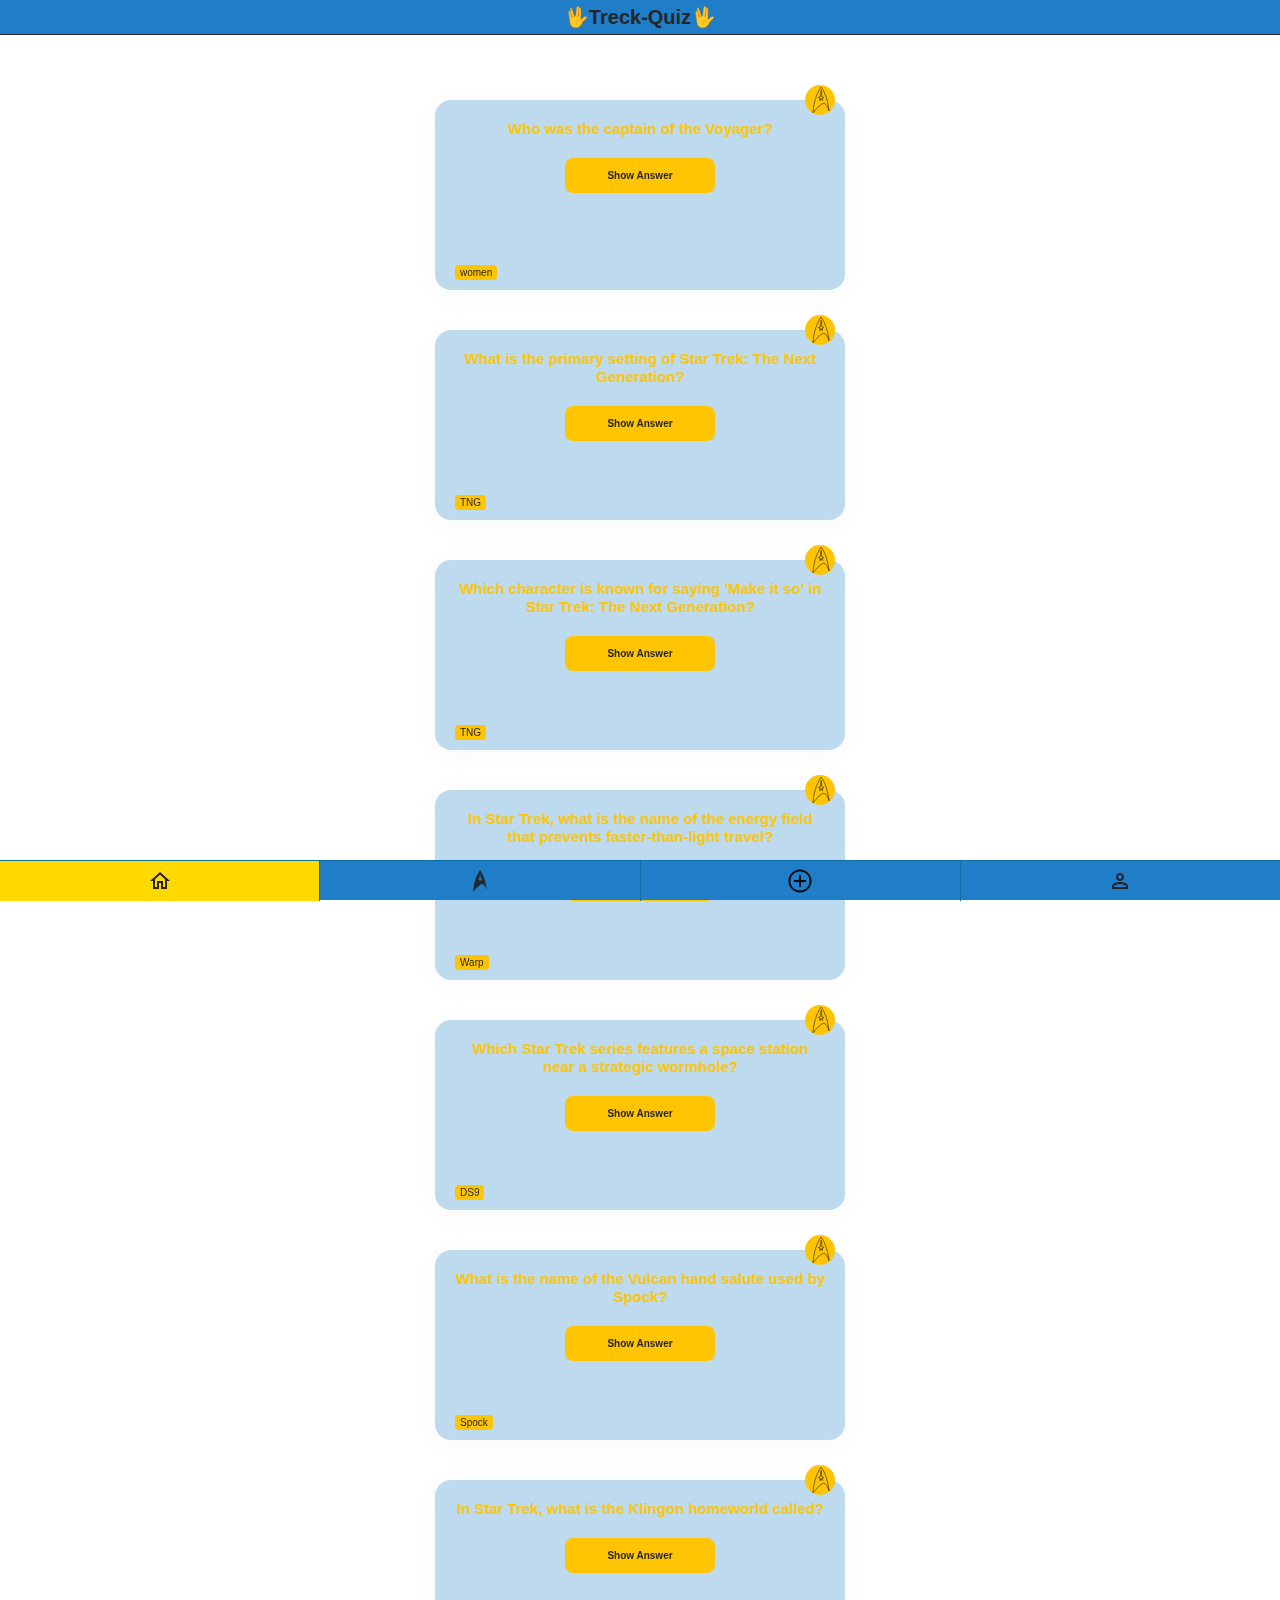
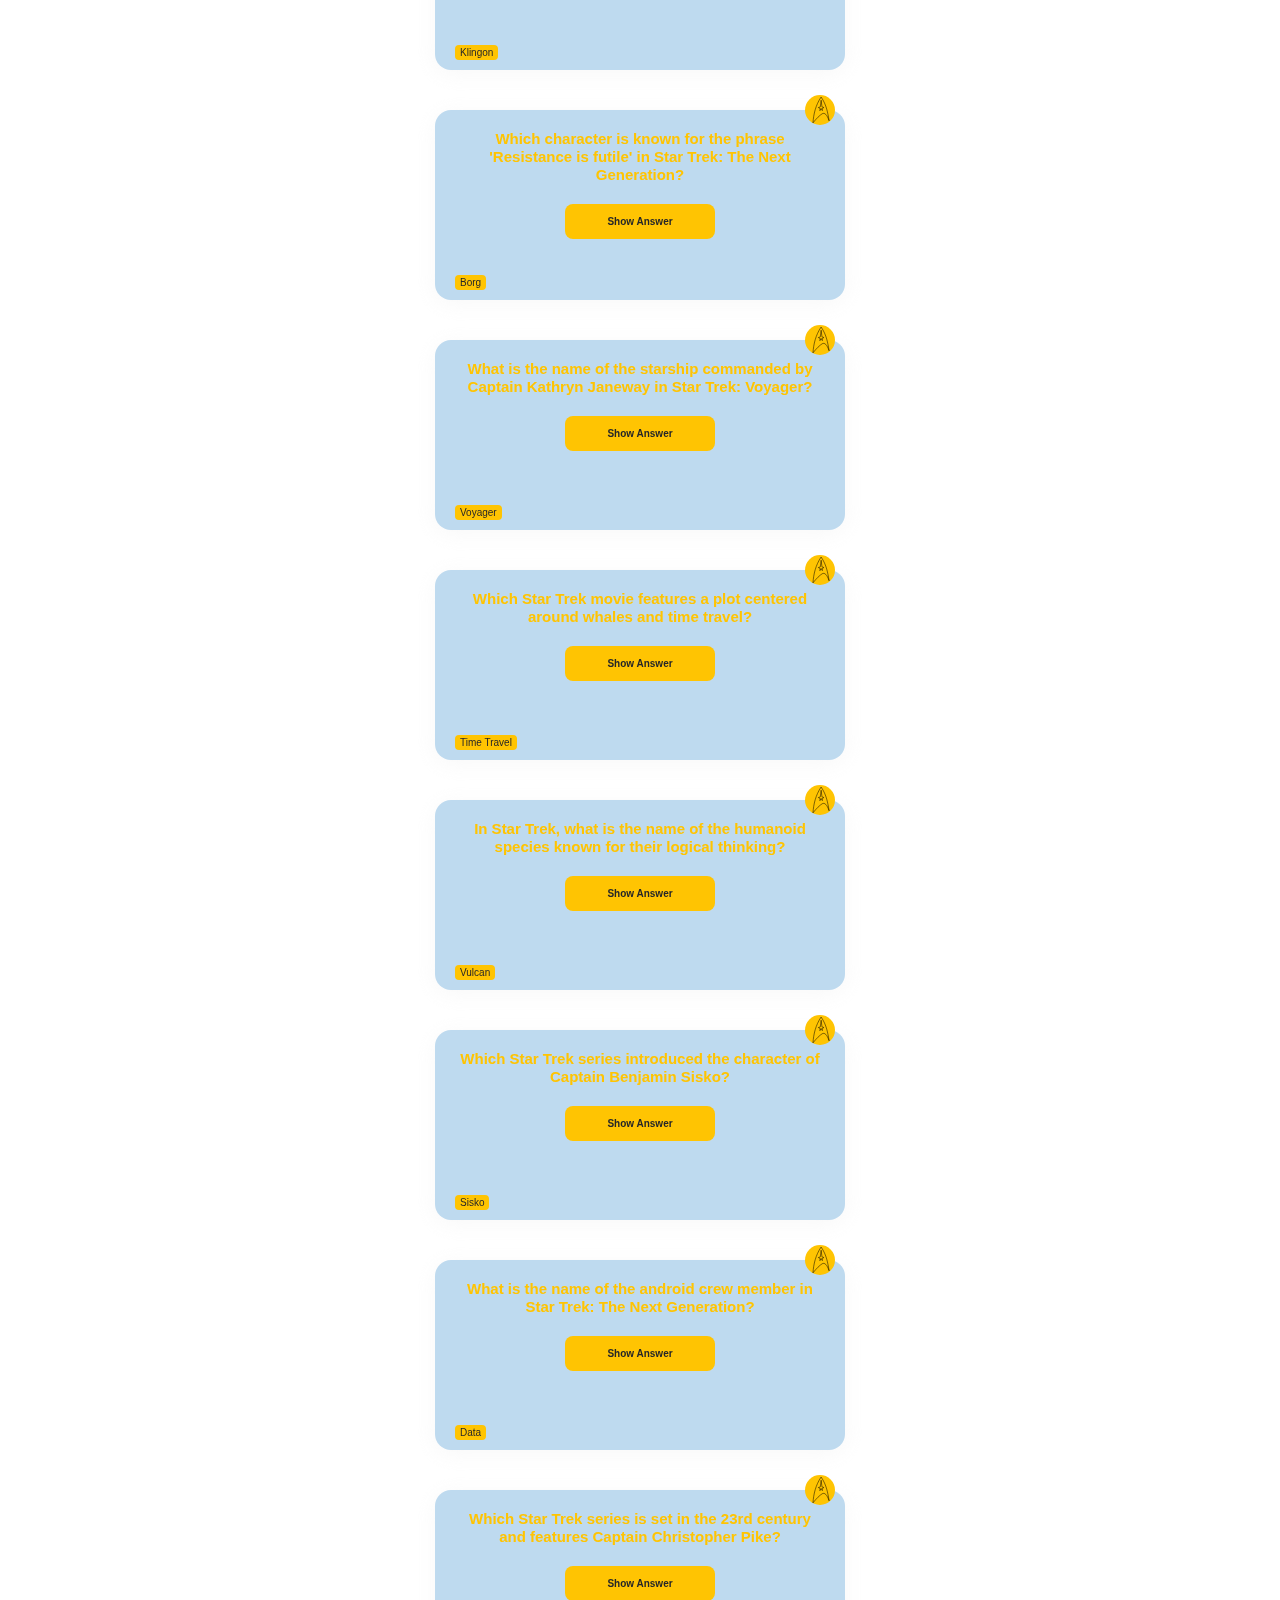
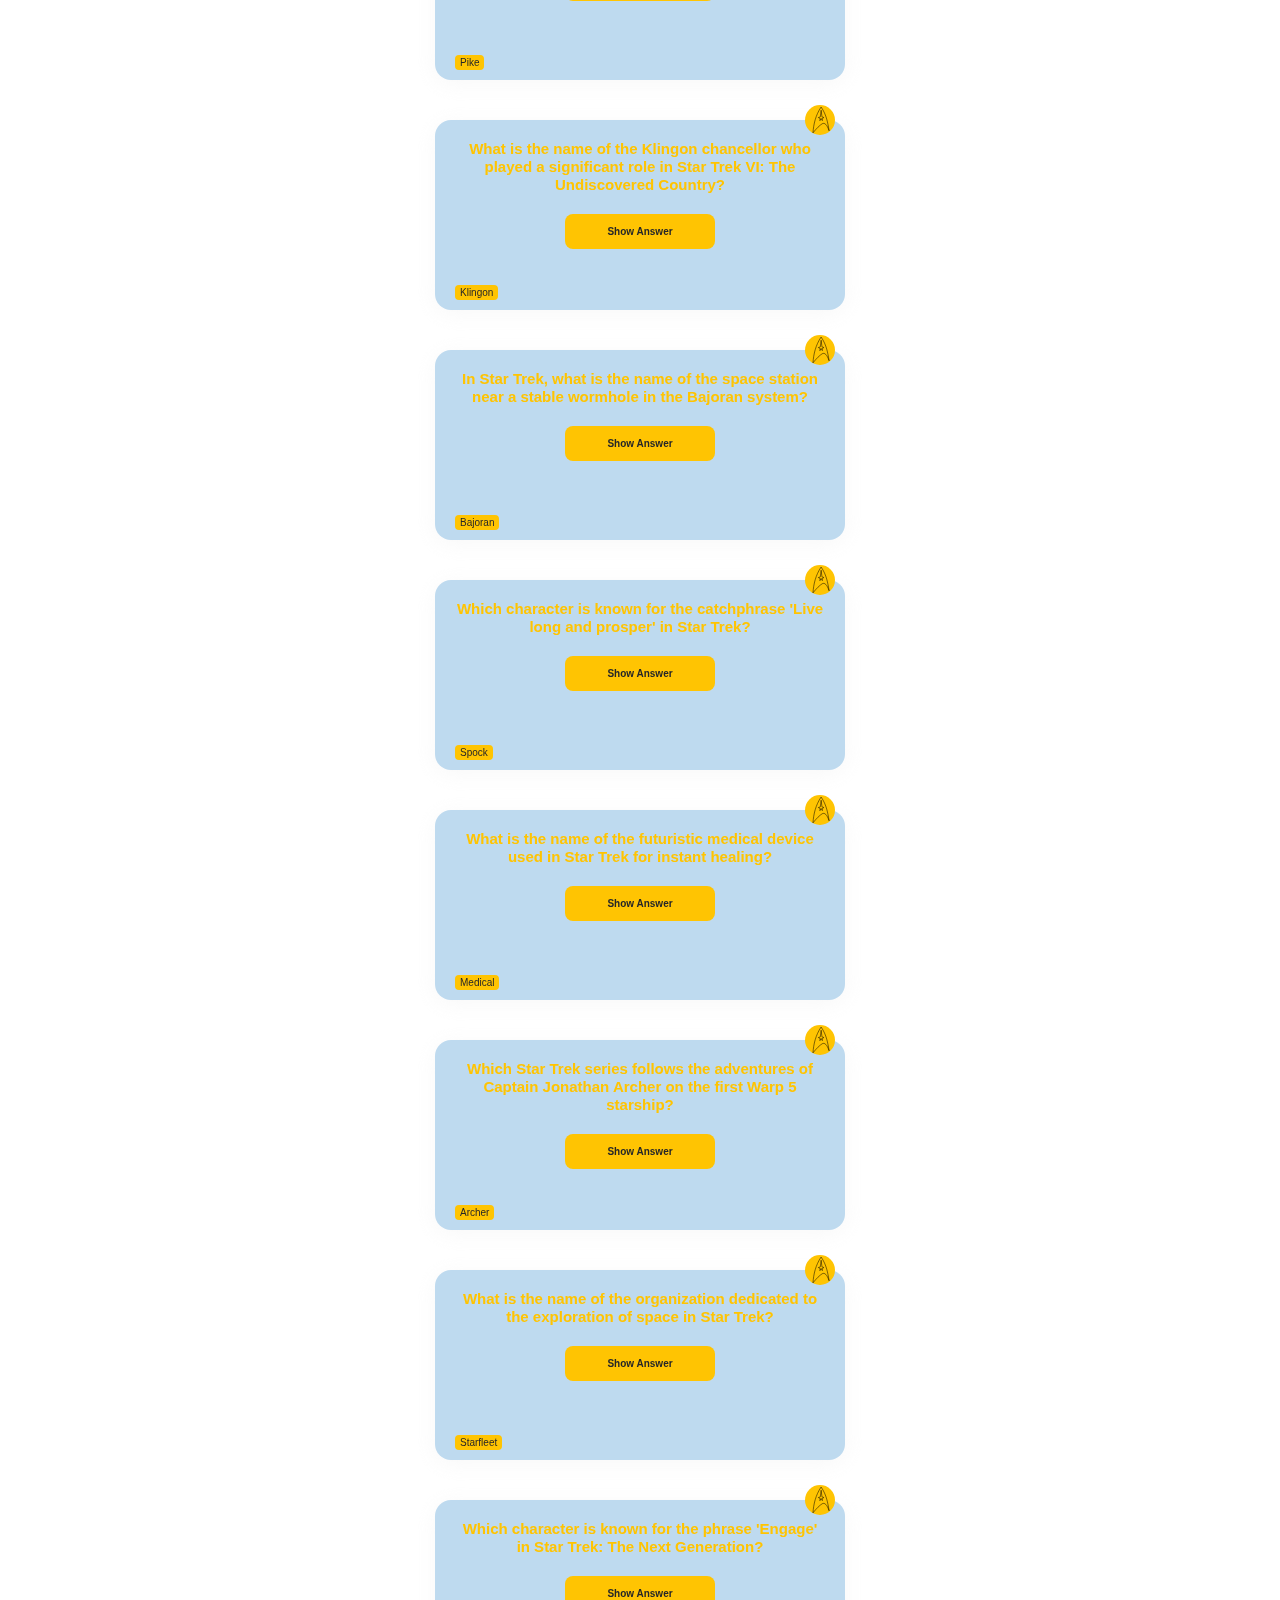
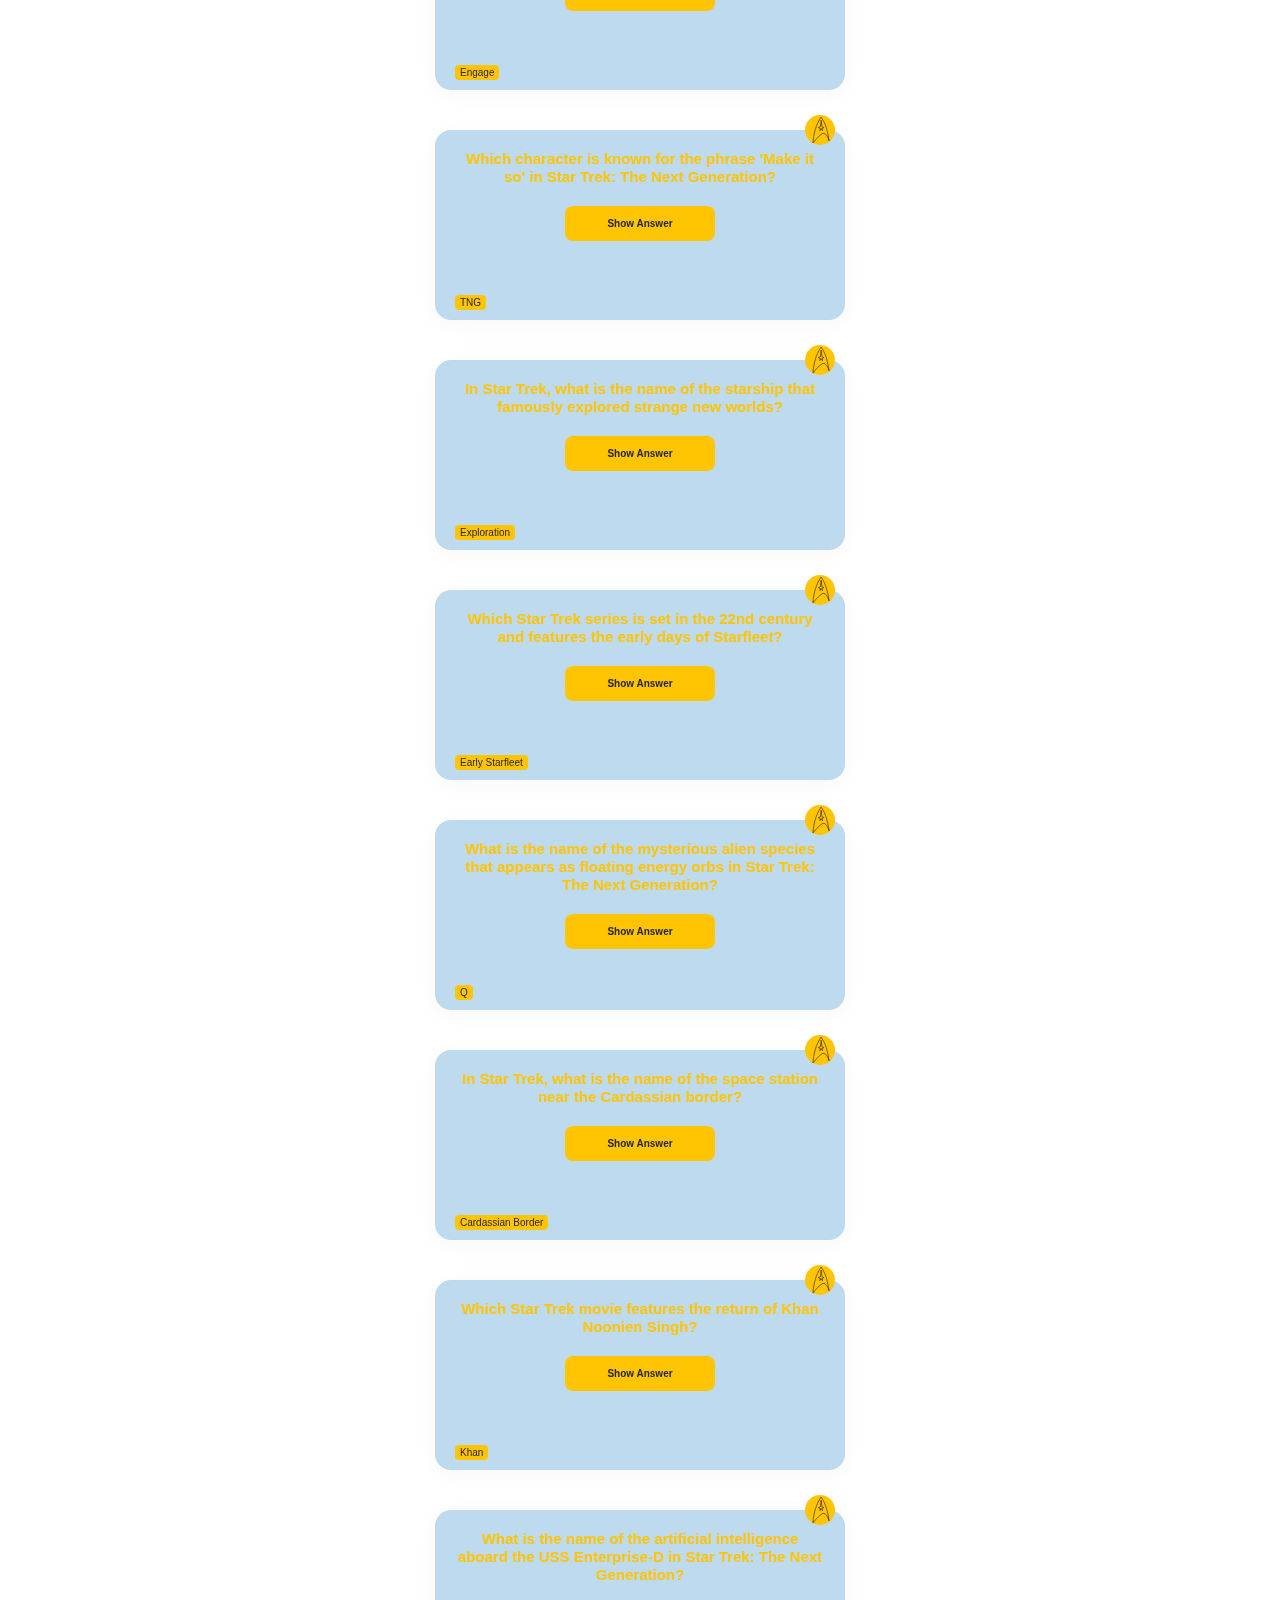
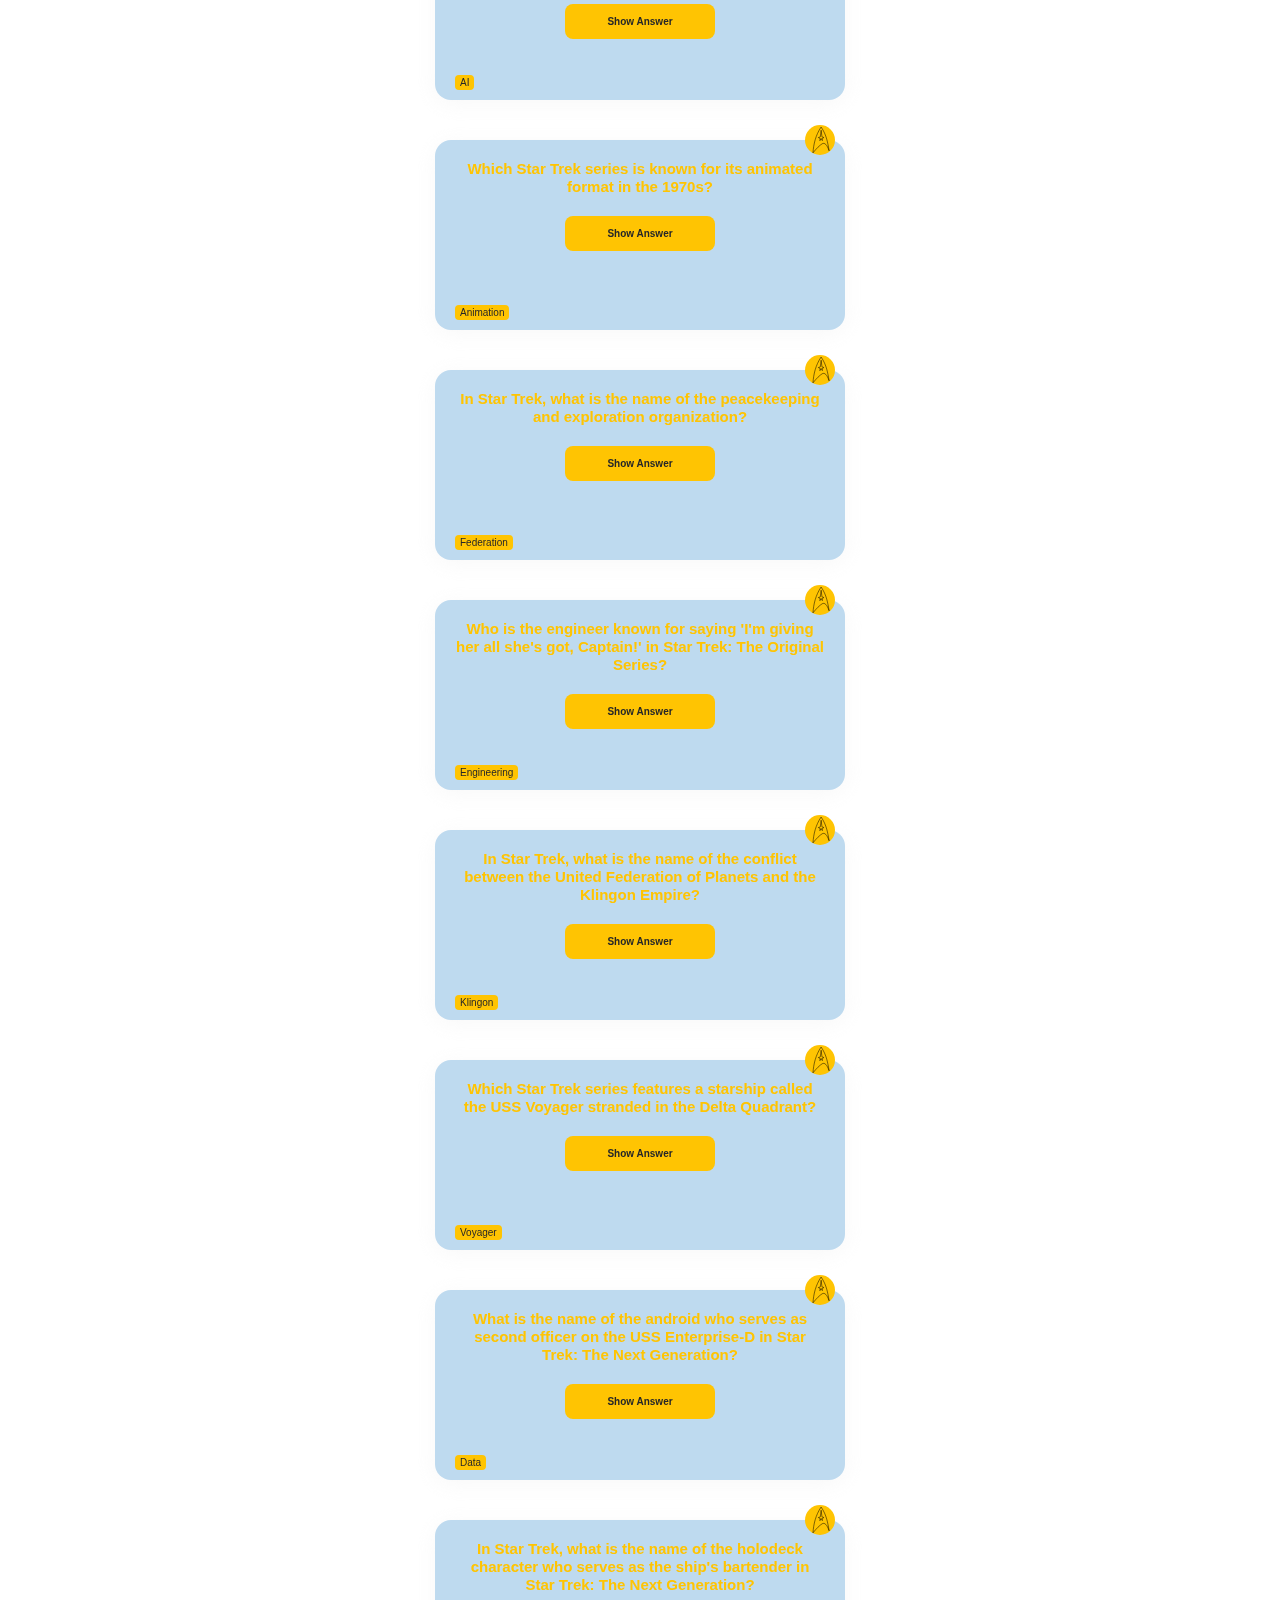
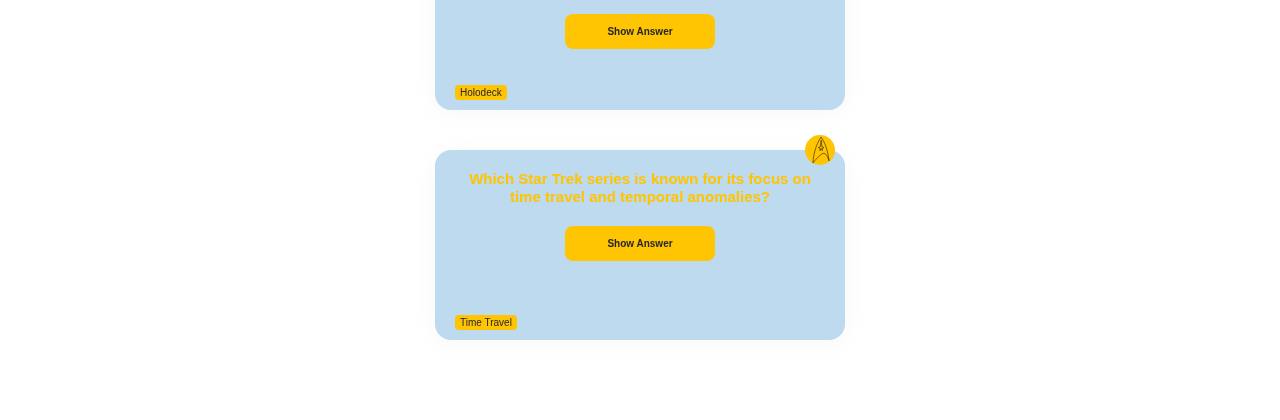
==== commit a69ee526: "Update index.html" ====
--- a/index.html
+++ b/index.html
@@ -44,7 +44,7 @@
         <li class="navigation__list-item">
           <a
             class="navigation__link"
-            href="pages/bookmarks.html"
+            href="" 
             aria-label="go to bookmarks page"
           >
             <svg
@@ -68,7 +68,7 @@
         <li class="navigation__list-item">
           <a
             class="navigation__link"
-            href="pages/form.html"
+            href=""
             aria-label="go to form page"
           >
             <svg
@@ -104,7 +104,7 @@
         <li class="navigation__list-item">
           <a
             class="navigation__link"
-            href="pages/profile.html"
+            href=""
             aria-label="go to profile page"
           >
             <svg
